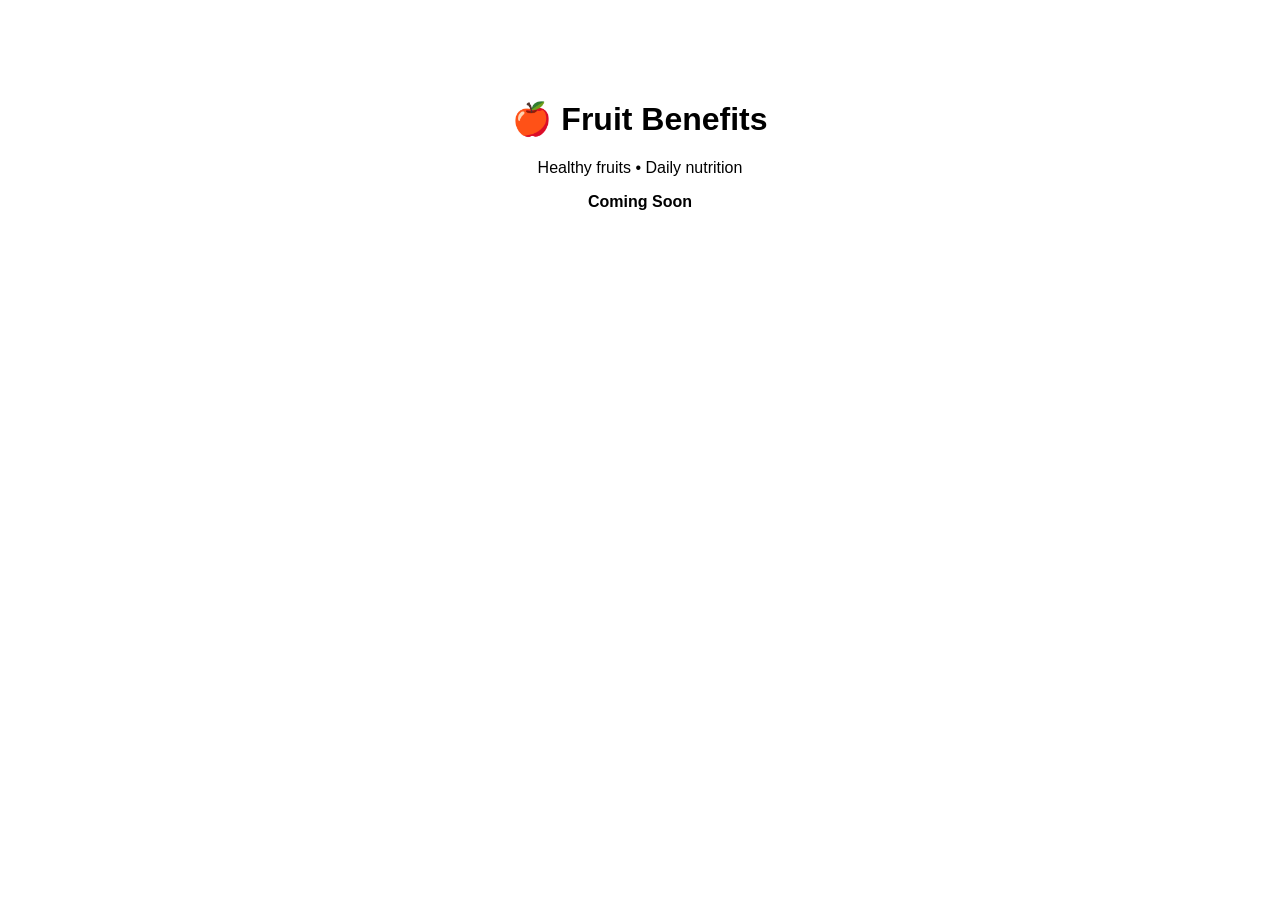
==== index.html @ e52de6d1 "Add coming soon page" ====
<!DOCTYPE html>
<html lang="en">
<head>
  <meta charset="UTF-8">
  <title>Fruit Benefits</title>
  <meta name="viewport" content="width=device-width, initial-scale=1.0">
</head>
<body style="text-align:center; margin-top:100px; font-family:Arial;">
  <h1>🍎 Fruit Benefits</h1>
  <p>Healthy fruits • Daily nutrition</p>
  <p><strong>Coming Soon</strong></p>
</body>
</html>
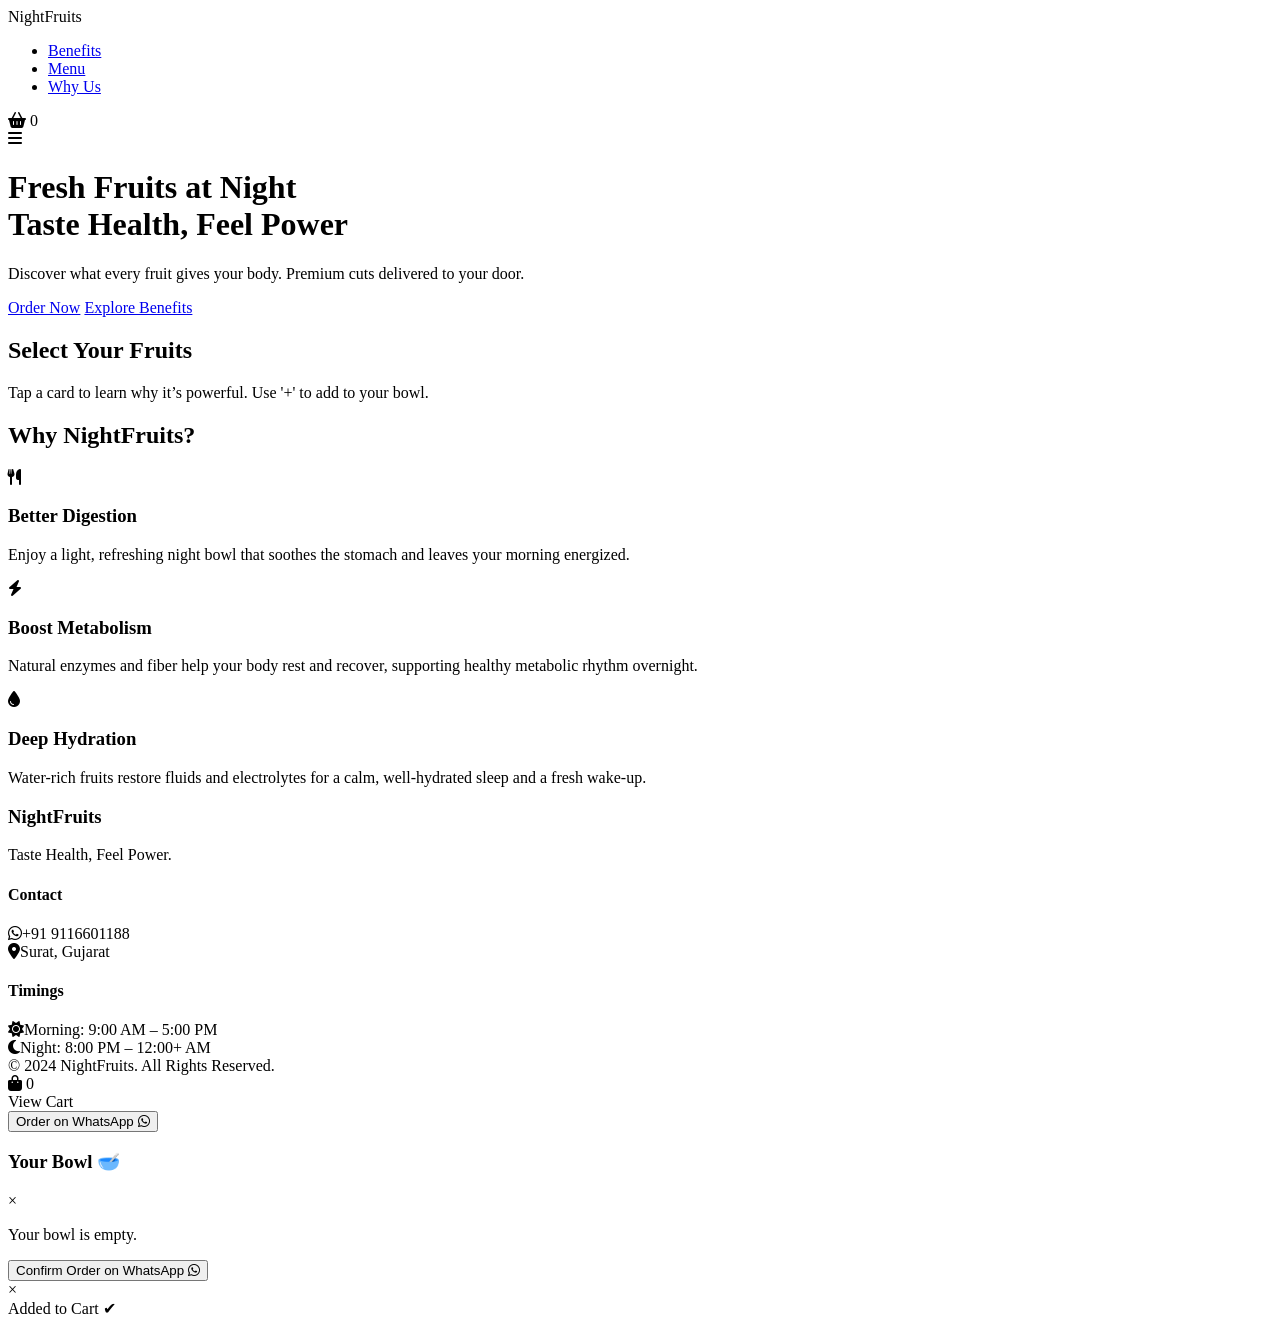
==== commit 389d3816: "Revamp index.html for NightFruits website Updated the HTML structure and content for NightFruits web" ====
--- a/index.html
+++ b/index.html
@@ -1,13 +1,144 @@
 <!DOCTYPE html>
 <html lang="en">
 <head>
-  <meta charset="UTF-8">
-  <title>Fruit Benefits</title>
-  <meta name="viewport" content="width=device-width, initial-scale=1.0">
+    <meta charset="UTF-8">
+    <meta name="viewport" content="width=device-width, initial-scale=1.0">
+    <title>NightFruits | Premium Night Fruit Delivery</title>
+    <meta name="description" content="Fresh fruit bowls delivered at night. Taste health, feel power with NightFruits.">
+    <link rel="stylesheet" href="style.css">
+    <link rel="stylesheet" href="https://cdnjs.cloudflare.com/ajax/libs/font-awesome/6.4.0/css/all.min.css">
+    <link href="https://fonts.googleapis.com/css2?family=Outfit:wght@300;400;600;700&family=Poppins:wght@300;400;600&display=swap" rel="stylesheet">
 </head>
-<body style="text-align:center; margin-top:100px; font-family:Arial;">
-  <h1>🍎 Fruit Benefits</h1>
-  <p>Healthy fruits • Daily nutrition</p>
-  <p><strong>Coming Soon</strong></p>
+<body>
+
+    <nav class="navbar">
+        <div class="logo">Night<span>Fruits</span></div>
+        <ul class="nav-links">
+            <li><a href="#benefits">Benefits</a></li>
+            <li><a href="#menu">Menu</a></li>
+            <li><a href="#trust">Why Us</a></li>
+        </ul>
+        <div class="nav-cart-icon" onclick="toggleCartModal()">
+            <i class="fas fa-shopping-basket"></i>
+            <span id="cart-count">0</span>
+        </div>
+        <div class="hamburger">
+            <i class="fas fa-bars"></i>
+        </div>
+    </nav>
+
+    <header class="hero">
+        <div class="hero-content fade-in">
+            <h1>Fresh Fruits at Night <br> <span class="highlight">Taste Health, Feel Power</span></h1>
+            <p>Discover what every fruit gives your body. Premium cuts delivered to your door.</p>
+            <div class="cta-group">
+                <a href="#menu" class="btn-primary pulse-anim">Order Now</a>
+                <a href="#benefits" class="btn-secondary">Explore Benefits</a>
+            </div>
+        </div>
+        <div class="hero-overlay"></div>
+    </header>
+
+    <section id="menu" class="section-padding bg-darker">
+        <div class="container">
+            <h2 class="section-title">Select Your <span class="neon-text">Fruits</span></h2>
+            <p class="section-subtitle">Tap a card to learn why it’s powerful. Use '+' to add to your bowl.</p>
+            
+            <div class="fruit-grid" id="fruit-grid-container">
+            </div>
+        </div>
+    </section>
+
+    <section id="benefits" class="section-padding">
+        <div class="container">
+            <h2 class="section-title">Why <span class="neon-text">NightFruits?</span></h2>
+            <div class="grid-3">
+                <div class="feature-card scroll-reveal gradient-digestion">
+                    <div class="icon-wrap">
+                        <i class="fas fa-utensils"></i>
+                    </div>
+                    <h3>Better Digestion</h3>
+                    <p>Enjoy a light, refreshing night bowl that soothes the stomach and leaves your morning energized.</p>
+                </div>
+                <div class="feature-card scroll-reveal gradient-metabolism">
+                    <div class="icon-wrap">
+                        <i class="fas fa-bolt"></i>
+                    </div>
+                    <h3>Boost Metabolism</h3>
+                    <p>Natural enzymes and fiber help your body rest and recover, supporting healthy metabolic rhythm overnight.</p>
+                </div>
+                <div class="feature-card scroll-reveal gradient-hydration">
+                    <div class="icon-wrap">
+                        <i class="fas fa-tint"></i>
+                    </div>
+                    <h3>Deep Hydration</h3>
+                    <p>Water-rich fruits restore fluids and electrolytes for a calm, well-hydrated sleep and a fresh wake-up.</p>
+                </div>
+            </div>
+        </div>
+    </section>
+
+    <footer id="contact">
+        <div class="container">
+            <div class="contact-cards scroll-reveal">
+                <div class="contact-card brand-card">
+                    <h3>Night<span>Fruits</span></h3>
+                    <p class="tagline">Taste Health, Feel Power.</p>
+                </div>
+                <div class="contact-card details-card">
+                    <h4>Contact</h4>
+                    <div class="detail-row"><i class="fab fa-whatsapp"></i><span>+91 9116601188</span></div>
+                    <div class="detail-row"><i class="fas fa-map-marker-alt"></i><span>Surat, Gujarat</span></div>
+                </div>
+                <div class="contact-card timing-card">
+                    <h4>Timings</h4>
+                    <div class="detail-row"><i class="fas fa-sun"></i><span>Morning: 9:00 AM – 5:00 PM</span></div>
+                    <div class="detail-row"><i class="fas fa-moon"></i><span>Night: 8:00 PM – 12:00+ AM</span></div>
+                </div>
+            </div>
+            <div class="copyright">© 2024 NightFruits. All Rights Reserved.</div>
+        </div>
+    </footer>
+
+    <div id="sticky-cart-bar" class="sticky-cart hidden">
+        <div class="cart-info" onclick="toggleCartModal()">
+            <div class="cart-icon-wrapper">
+                <i class="fas fa-shopping-bag"></i>
+                <span id="sticky-count">0</span>
+            </div>
+            <span class="view-cart-text">View Cart</span>
+        </div>
+        <button onclick="checkoutWhatsApp()" class="btn-whatsapp-small">
+            Order on WhatsApp <i class="fab fa-whatsapp"></i>
+        </button>
+    </div>
+
+    <div id="cart-modal" class="cart-modal">
+        <div class="cart-content">
+            <div class="cart-header">
+                <h3>Your Bowl 🥣</h3>
+                <span class="close-cart" onclick="toggleCartModal()">×</span>
+            </div>
+            <div id="cart-items-container" class="cart-items">
+                <p class="empty-msg">Your bowl is empty.</p>
+            </div>
+            <div class="cart-footer">
+                <button onclick="checkoutWhatsApp()" class="btn-whatsapp-full">
+                    Confirm Order on WhatsApp <i class="fab fa-whatsapp"></i>
+                </button>
+            </div>
+        </div>
+    </div>
+
+    <div id="fruitModal" class="modal">
+        <div class="modal-content">
+            <span class="close-btn" onclick="closeFruitModal()">×</span>
+            <div id="modal-body"></div>
+        </div>
+    </div>
+
+    <div id="toast" class="toast">Added to Cart ✔</div>
+
+    <script src="script.js"></script>
 </body>
-</html>
+</html> 
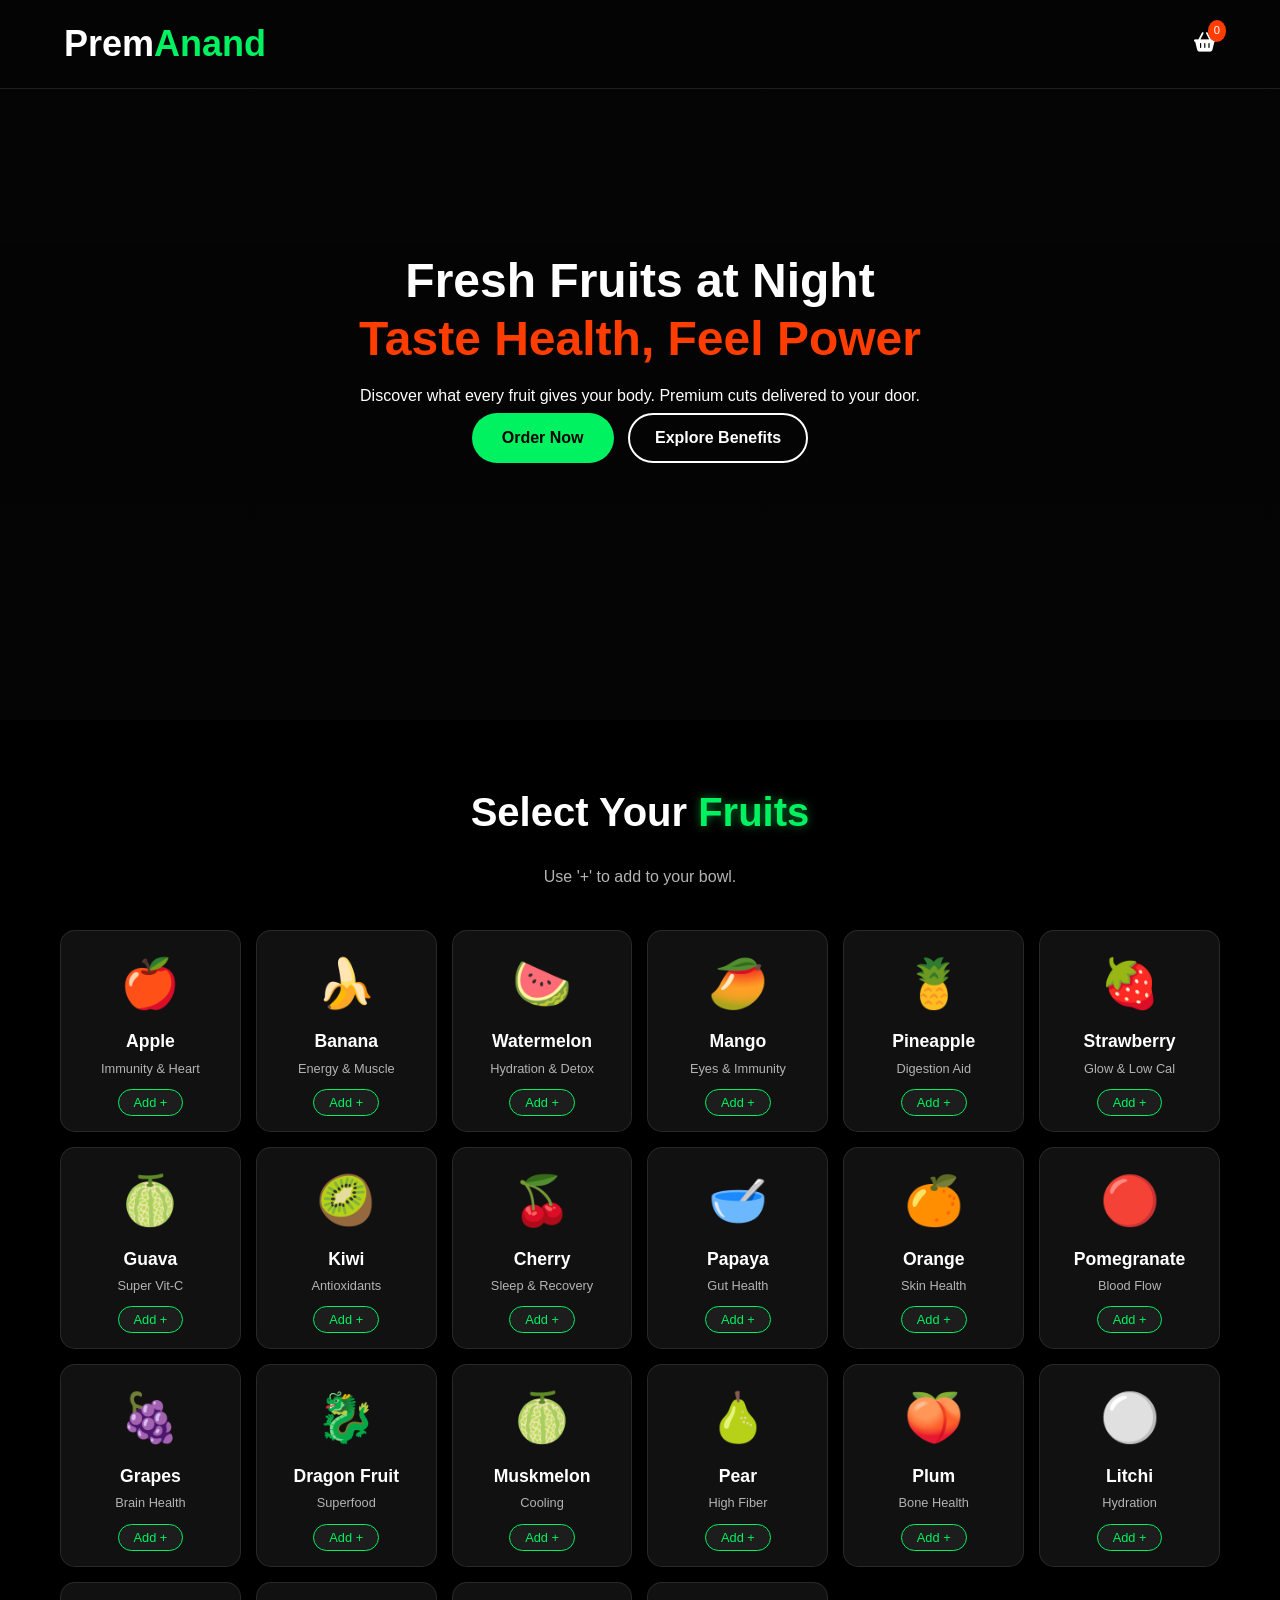
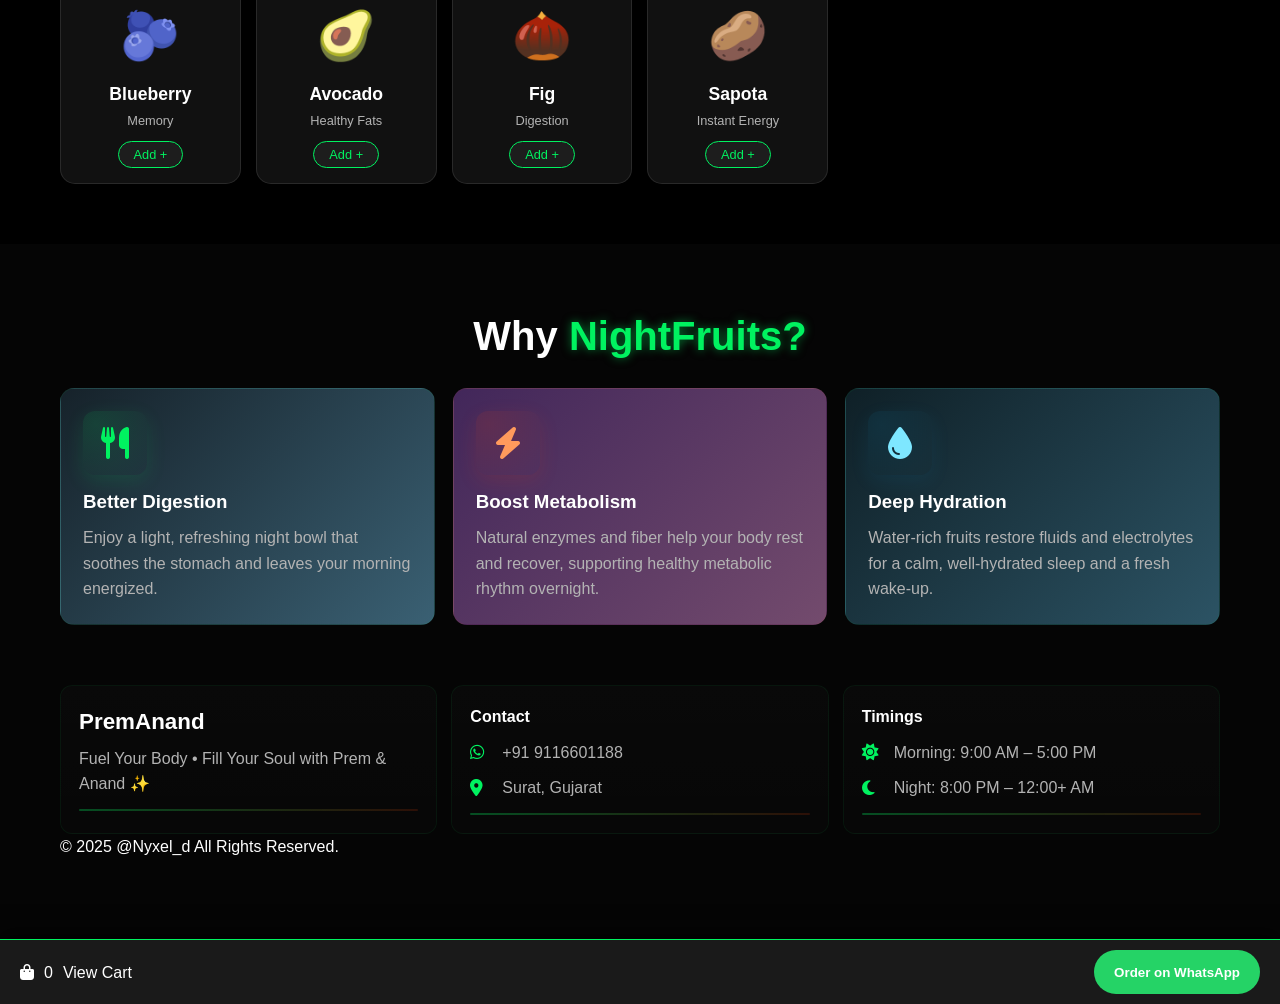
==== commit 4ef08d31: "Update branding and navigation elements in index.html" ====
--- a/index.html
+++ b/index.html
@@ -12,13 +12,9 @@
 <body>
 
     <nav class="navbar">
-        <div class="logo">Night<span>Fruits</span></div>
-        <ul class="nav-links">
-            <li><a href="#benefits">Benefits</a></li>
-            <li><a href="#menu">Menu</a></li>
-            <li><a href="#trust">Why Us</a></li>
-        </ul>
-        <div class="nav-cart-icon" onclick="toggleCartModal()">
+        <div class="logo"><h2>Prem<span>Anand</span></h2></div>
+        
+        <div id="nav-cart-icon" class="nav-cart-icon">
             <i class="fas fa-shopping-basket"></i>
             <span id="cart-count">0</span>
         </div>
@@ -42,11 +38,20 @@
     <section id="menu" class="section-padding bg-darker">
         <div class="container">
             <h2 class="section-title">Select Your <span class="neon-text">Fruits</span></h2>
-            <p class="section-subtitle">Tap a card to learn why it’s powerful. Use '+' to add to your bowl.</p>
+            <p class="section-subtitle">Use '+' to add to your bowl.</p>
             
             <div class="fruit-grid" id="fruit-grid-container">
             </div>
-        </div>
+            <div id="sticky-cart-bar" class="sticky-cart">
+                <div class="cart-info" onclick="window.location.href='index1.html'">
+                    <i class="fas fa-shopping-bag"></i>
+                    <span id="sticky-count">0</span>
+                    <span>View Cart</span>
+                </div>
+                <button id="sticky-whatsapp-btn" class="btn-whatsapp-small">
+                    Order on WhatsApp
+                </button>
+            </div>        </div>
     </section>
 
     <section id="benefits" class="section-padding">
@@ -82,9 +87,9 @@
         <div class="container">
             <div class="contact-cards scroll-reveal">
                 <div class="contact-card brand-card">
-                    <h3>Night<span>Fruits</span></h3>
-                    <p class="tagline">Taste Health, Feel Power.</p>
-                </div>
+    <h3>Prem<span>Anand</span></h3>
+    <p class="tagline">Fuel Your Body • Fill Your Soul with Prem & Anand ✨</p>
+</div>
                 <div class="contact-card details-card">
                     <h4>Contact</h4>
                     <div class="detail-row"><i class="fab fa-whatsapp"></i><span>+91 9116601188</span></div>
@@ -96,34 +101,21 @@
                     <div class="detail-row"><i class="fas fa-moon"></i><span>Night: 8:00 PM – 12:00+ AM</span></div>
                 </div>
             </div>
-            <div class="copyright">© 2024 NightFruits. All Rights Reserved.</div>
+            <div class="copyright">© 2025 @Nyxel_d All Rights Reserved.</div>
         </div>
     </footer>
-
-    <div id="sticky-cart-bar" class="sticky-cart hidden">
-        <div class="cart-info" onclick="toggleCartModal()">
-            <div class="cart-icon-wrapper">
-                <i class="fas fa-shopping-bag"></i>
-                <span id="sticky-count">0</span>
-            </div>
-            <span class="view-cart-text">View Cart</span>
-        </div>
-        <button onclick="checkoutWhatsApp()" class="btn-whatsapp-small">
-            Order on WhatsApp <i class="fab fa-whatsapp"></i>
-        </button>
-    </div>
 
     <div id="cart-modal" class="cart-modal">
         <div class="cart-content">
             <div class="cart-header">
                 <h3>Your Bowl 🥣</h3>
-                <span class="close-cart" onclick="toggleCartModal()">×</span>
+                <span id="close-cart-btn" class="close-cart">×</span>
             </div>
             <div id="cart-items-container" class="cart-items">
                 <p class="empty-msg">Your bowl is empty.</p>
             </div>
             <div class="cart-footer">
-                <button onclick="checkoutWhatsApp()" class="btn-whatsapp-full">
+                <button id="whatsapp-full-btn" class="btn-whatsapp-full">
                     Confirm Order on WhatsApp <i class="fab fa-whatsapp"></i>
                 </button>
             </div>
@@ -132,7 +124,7 @@
 
     <div id="fruitModal" class="modal">
         <div class="modal-content">
-            <span class="close-btn" onclick="closeFruitModal()">×</span>
+            <span id="fruit-modal-close" class="close-btn">×</span>
             <div id="modal-body"></div>
         </div>
     </div>
--- a/style.css
+++ b/style.css
@@ -0,0 +1,258 @@
+:root {
+    --bg-color: #050505;
+    --card-bg: #111111;
+    --primary-green: #00f260;
+    --neon-orange: #ff3d00;
+    --text-white: #ffffff;
+    --text-gray: #b3b3b3;
+    --glass: rgba(255, 255, 255, 0.05);
+    --border-glass: rgba(255, 255, 255, 0.1);
+    --font-main: 'Poppins', sans-serif;
+    --font-head: 'Outfit', sans-serif;
+}
+
+* { margin: 0; padding: 0; box-sizing: border-box; scroll-behavior: smooth; }
+
+body {
+    font-family: var(--font-main);
+    background-color: var(--bg-color);
+    color: var(--text-white);
+    line-height: 1.6;
+    overflow-x: hidden;
+    padding-bottom: 80px; /* Space for sticky cart */
+}
+
+h1, h2, h3, h4 { font-family: var(--font-head); font-weight: 700; }
+a { text-decoration: none; color: inherit; }
+ul { list-style: none; }
+
+.container { max-width: 1200px; margin: 0 auto; padding: 0 20px; }
+.section-padding { padding: 60px 0; }
+.section-title { font-size: 2.5rem; text-align: center; margin-bottom: 20px; }
+.section-subtitle { text-align: center; color: var(--text-gray); margin-bottom: 40px; }
+.neon-text { color: var(--primary-green); text-shadow: 0 0 10px rgba(0, 242, 96, 0.5); }
+.highlight { color: var(--neon-orange); }
+
+/* Page load subtle fade */
+.fade-page { animation: pageFade 0.6s ease both; }
+@keyframes pageFade { from {opacity: 0; transform: translateY(6px);} to {opacity:1; transform:none;} }
+
+/* small utility animations */
+.fade-in { animation: fadeInUp 0.6s ease both; }
+@keyframes fadeInUp { from { opacity: 0; transform: translateY(8px);} to { opacity:1; transform:none; } }
+.pulse-anim { animation: pulse 2.2s infinite; }
+@keyframes pulse { 0% { box-shadow: 0 0 0 0 rgba(0,242,96,0.08);} 70% { box-shadow: 0 0 0 10px rgba(0,242,96,0);} 100% { box-shadow: 0 0 0 0 rgba(0,242,96,0);} }
+
+/* touch improvements */
+button, .add-btn, .btn-primary, .btn-secondary { -webkit-tap-highlight-color: transparent; touch-action: manipulation; }
+.btn-primary, .btn-whatsapp-small, .btn-whatsapp-full { min-height:44px; display:inline-flex; align-items:center; justify-content:center; }
+
+/* --- Navbar --- */
+.navbar {
+    display: flex; justify-content: space-between; align-items: center;
+    padding: 15px 5%; background: rgba(5, 5, 5, 0.95);
+    backdrop-filter: blur(10px); position: fixed; width: 100%; z-index: 1000;
+    border-bottom: 1px solid var(--border-glass);
+}
+.logo { font-size: 1.5rem; font-weight: 700; font-family: var(--font-head); }
+.logo span { color: var(--primary-green); }
+.nav-links { display: flex; gap: 20px; }
+.nav-links a:hover { color: var(--primary-green); }
+
+.nav-cart-icon {
+    position: relative; cursor: pointer; font-size: 1.2rem; margin-left: 20px;
+}
+#cart-count {
+    position: absolute; top: -8px; right: -10px;
+    background: var(--neon-orange); color: white;
+    font-size: 0.7rem; padding: 2px 6px; border-radius: 50%;
+}
+.hamburger { display: none; font-size: 1.5rem; cursor: pointer; margin-left: 20px;}
+
+/* --- Hero --- */
+.hero {
+    height: 80vh; display: flex; align-items: center; justify-content: center;
+    text-align: center; position: relative;
+    background: url('https://images.unsplash.com/photo-1610832958506-aa56368176cf?q=80&w=1000&auto=format&fit=crop') no-repeat center center/cover;
+}
+.hero-overlay {
+    position: absolute; top: 0; left: 0; width: 100%; height: 100%;
+    background: linear-gradient(180deg, rgba(5,5,5,0.7) 0%, rgba(5,5,5,1) 100%); z-index: 1;
+}
+.hero-content { position: relative; z-index: 2; padding: 20px; }
+.hero h1 { font-size: 3rem; margin-bottom: 15px; line-height: 1.2; }
+.btn-primary {
+    background: var(--primary-green); color: #000; padding: 12px 30px;
+    border-radius: 50px; font-weight: 600; display: inline-block; margin: 5px;
+}
+.btn-secondary {
+    border: 2px solid var(--text-white); padding: 10px 25px;
+    border-radius: 50px; font-weight: 600; display: inline-block; margin: 5px;
+}
+
+/* --- Fruit Menu Grid --- */
+.bg-darker { background: #000; }
+.fruit-grid {
+    display: grid; grid-template-columns: repeat(auto-fill, minmax(160px, 1fr)); gap: 15px;
+}
+.fruit-card {
+    background: var(--card-bg); border: 1px solid var(--border-glass);
+    border-radius: 15px; padding: 15px; text-align: center;
+    position: relative; transition: 0.3s;
+}
+.fruit-card:hover { border-color: var(--primary-green); transform: translateY(-6px) scale(1.01); box-shadow: 0 10px 30px rgba(0,0,0,0.6); }
+.emoji-display { font-size: 3rem; margin-bottom: 5px; cursor: pointer; }
+.fruit-card h3 { font-size: 1.1rem; margin-bottom: 3px; }
+.fruit-card p { font-size: 0.8rem; color: var(--text-gray); margin-bottom: 10px; }
+
+/* make entire card clickable on small screens */
+.fruit-card { cursor: pointer; }
+
+/* Add Button inside Card */
+.add-btn {
+    background: var(--glass); border: 1px solid var(--primary-green);
+    color: var(--primary-green); padding: 5px 15px; border-radius: 20px;
+    cursor: pointer; font-size: 0.8rem; transition: 0.2s;
+}
+.add-btn:hover { background: var(--primary-green); color: black; }
+
+.add-btn:active { transform: scale(0.98); }
+
+/* --- Sticky Bottom Cart --- */
+.sticky-cart {
+    position: fixed; bottom: 0; left: 0; width: 100%;
+    background: #1a1a1a; border-top: 1px solid var(--primary-green);
+    padding: 10px 20px; display: flex; justify-content: space-between; align-items: center;
+    z-index: 999; box-shadow: 0 -5px 20px rgba(0,0,0,0.8);
+    transition: transform 0.3s ease;
+}
+.sticky-cart.hidden { transform: translateY(100%); }
+
+.cart-info { display: flex; align-items: center; gap: 10px; cursor: pointer; }
+.cart-icon-wrapper { position: relative; font-size: 1.5rem; color: var(--text-white); }
+.view-cart-text { font-size: 0.9rem; color: var(--text-gray); }
+
+.btn-whatsapp-small {
+    background: #25D366; border: none; color: white; padding: 10px 20px;
+    border-radius: 30px; font-weight: bold; cursor: pointer; display: flex; align-items: center; gap: 5px;
+}
+
+/* --- Cart Modal --- */
+.cart-modal {
+    display: none; position: fixed; z-index: 2000; left: 0; top: 0;
+    width: 100%; height: 100%; background: rgba(0,0,0,0.8);
+    backdrop-filter: blur(5px); justify-content: flex-end;
+}
+.cart-content {
+    background: #111; width: 100%; max-width: 400px; height: 100%;
+    padding: 20px; display: flex; flex-direction: column;
+    box-shadow: -5px 0 20px rgba(0,0,0,0.5); animation: slideIn 0.3s;
+}
+@keyframes slideIn { from {transform: translateX(100%);} to {transform: translateX(0);} }
+
+.cart-header { display: flex; justify-content: space-between; align-items: center; margin-bottom: 20px; border-bottom: 1px solid #333; padding-bottom: 10px; }
+.close-cart { font-size: 2rem; cursor: pointer; }
+.cart-items { flex: 1; overflow-y: auto; }
+.empty-msg { text-align: center; color: #555; margin-top: 50px; }
+
+.cart-item-row {
+    display: flex; justify-content: space-between; align-items: center;
+    padding: 10px; background: #1a1a1a; margin-bottom: 10px; border-radius: 8px;
+}
+.remove-item { color: var(--neon-orange); cursor: pointer; font-size: 1.2rem; }
+
+.btn-whatsapp-full {
+    width: 100%; background: #25D366; border: none; color: white;
+    padding: 15px; border-radius: 10px; font-weight: bold; font-size: 1.1rem;
+    cursor: pointer; margin-top: 10px;
+}
+
+/* --- Toast --- */
+.toast {
+    visibility: hidden; min-width: 250px; background-color: #333; color: #fff;
+    text-align: center; border-radius: 5px; padding: 16px; position: fixed;
+    z-index: 3000; left: 50%; bottom: 80px; transform: translateX(-50%);
+    font-size: 17px; border: 1px solid var(--primary-green);
+}
+.toast.show { visibility: visible; animation: fadein 0.5s, fadeout 0.5s 2.5s; }
+@keyframes fadein { from {bottom: 0; opacity: 0;} to {bottom: 80px; opacity: 1;} }
+@keyframes fadeout { from {bottom: 80px; opacity: 1;} to {bottom: 0; opacity: 0;} }
+
+/* --- Mobile Responsiveness --- */
+@media (max-width: 768px) {
+    .navbar { padding: 15px; }
+    .nav-links { display: none; }
+    .hamburger { display: block; }
+    .fruit-grid { grid-template-columns: repeat(2, 1fr); }
+    .hero h1 { font-size: 2rem; }
+    .footer-grid { grid-template-columns: 1fr; text-align: center; }
+}
+
+/* Modal for details */
+.modal { display: none; position: fixed; z-index: 2001; left: 0; top: 0; width: 100%; height: 100%; background: rgba(0,0,0,0.9); align-items: center; justify-content: center; }
+
+/* Fruit detail modal */
+.modal { display: none; position: fixed; z-index: 3000; left: 0; top: 0; width: 100%; height: 100%; background: rgba(0,0,0,0.6); align-items: center; justify-content: center; backdrop-filter: blur(6px); }
+.modal-content { background: linear-gradient(180deg, rgba(20,20,20,0.98), #0f0f0f); padding: 22px; border-radius: 14px; max-width: 520px; width: 92%; position: relative; text-align: left; border: 1px solid rgba(0,242,96,0.18); box-shadow: 0 20px 50px rgba(0,0,0,0.6); transform-origin: center; }
+.modal-enter { animation: modalIn 0.33s cubic-bezier(.2,.9,.3,1) both; }
+.modal-exit { animation: modalOut 0.25s ease both; }
+@keyframes modalIn { from { opacity: 0; transform: scale(0.95) translateY(8px);} to { opacity:1; transform: scale(1) translateY(0);} }
+@keyframes modalOut { from { opacity: 1; transform: scale(1);} to { opacity:0; transform: scale(0.96) translateY(6px);} }
+.modal .modal-header h2 { color: var(--primary-green); margin: 10px 0; font-size: 1.6rem; }
+.close-btn { position: absolute; right: 16px; top: 10px; font-size: 1.6rem; cursor: pointer; color: var(--text-gray); }
+.modal .modal-body { color: var(--text-white); font-size: 0.95rem; }
+.modal .modal-emoji { font-size: 4rem; display:inline-block; }
+.modal .benefits-list, .modal .nutrients-list { display:flex; gap:10px; flex-wrap:wrap; margin-top:8px; }
+.pill { background: rgba(255,255,255,0.03); border:1px solid rgba(255,255,255,0.04); padding:6px 10px; border-radius:12px; font-size:0.85rem; }
+
+/* benefits section styles */
+.grid-3 { display:flex; gap:18px; justify-content:center; align-items:stretch; }
+.feature-card { flex:1; padding:22px; border-radius:14px; color:var(--text-white); position:relative; overflow:hidden; transition: transform 0.35s ease, box-shadow 0.35s ease; border:1px solid rgba(255,255,255,0.04); }
+.feature-card .icon-wrap { font-size:2rem; width:64px; height:64px; display:flex; align-items:center; justify-content:center; border-radius:12px; margin-bottom:12px; box-shadow: 0 4px 18px rgba(0,0,0,0.6); }
+.feature-card h3 { margin-bottom:8px; }
+.feature-card p { color: var(--text-gray); }
+.feature-card:hover { transform: translateY(-8px) scale(1.01); box-shadow: 0 20px 40px rgba(0,0,0,0.6); }
+
+.gradient-digestion { background: linear-gradient(135deg,#16222A 0%,#3A6073 100%); border:1px solid rgba(0,242,96,0.06); }
+.gradient-metabolism { background: linear-gradient(135deg,#42275a 0%,#734b6d 100%); border:1px solid rgba(255,61,0,0.06); }
+.gradient-hydration { background: linear-gradient(135deg,#0f2027 0%,#2c5364 100%); border:1px solid rgba(0,242,96,0.06); }
+.gradient-digestion .icon-wrap { background: radial-gradient(circle at 20% 20%, rgba(0,242,96,0.12), transparent); color: #00f260; box-shadow: 0 6px 20px rgba(0,242,96,0.12); }
+.gradient-metabolism .icon-wrap { background: radial-gradient(circle at 20% 20%, rgba(255,61,0,0.12), transparent); color: #ff9a5c; box-shadow: 0 6px 20px rgba(255,61,0,0.12); }
+.gradient-hydration .icon-wrap { background: radial-gradient(circle at 20% 20%, rgba(0,180,255,0.08), transparent); color: #7ee7ff; box-shadow: 0 6px 20px rgba(0,180,255,0.08); }
+.feature-card i { animation: floaty 3s ease-in-out infinite; }
+@keyframes floaty { 0%{transform:translateY(0);}50%{transform:translateY(-6px);}100%{transform:translateY(0);} }
+
+/* Contact cards */
+.contact-cards { display:flex; gap:14px; align-items:stretch; justify-content:space-between; }
+.contact-card { flex:1; padding:18px; border-radius:12px; background:linear-gradient(180deg, rgba(255,255,255,0.02), rgba(255,255,255,0.01)); border:1px solid rgba(0,242,96,0.06); }
+.brand-card h3 { font-size:1.4rem; }
+.tagline { color: var(--text-gray); margin-top:6px; }
+.detail-row { display:flex; gap:10px; align-items:center; margin-top:10px; color:var(--text-gray); }
+.detail-row i { color: var(--primary-green); min-width:22px; font-size:1.05rem; }
+
+/* gradient divider (visual) */
+.contact-card::after { content: ''; display:block; height:2px; margin-top:12px; background: linear-gradient(90deg, rgba(0,242,96,0.3), rgba(255,61,0,0.15)); border-radius:2px; }
+
+/* Scroll reveal helper */
+.scroll-reveal { opacity:0; transform: translateY(16px); transition: opacity 0.6s ease, transform 0.6s ease; }
+.scroll-reveal.revealed { opacity:1; transform:none; }
+
+/* Responsive: mobile-first optimizations */
+@media (max-width: 768px) {
+    .fruit-grid { grid-template-columns: 1fr 1fr; gap:12px; }
+    .grid-3 { flex-direction: column; gap:12px; }
+    .contact-cards { flex-direction: column; }
+    .hero h1 { font-size: 1.8rem; }
+    .btn-primary, .btn-secondary { padding: 12px 18px; }
+    .modal .modal-content, .modal-content { width: 96%; max-width: 520px; }
+    .modal .modal-body { font-size: 0.98rem; }
+    .add-btn { padding: 8px 16px; font-size: 0.95rem; }
+    .sticky-cart { padding: 8px 12px; }
+    .cart-icon-wrapper { font-size: 1.2rem; }
+}
+
+@media (max-width: 420px) {
+    .fruit-grid { grid-template-columns: 1fr; }
+    .emoji-display { font-size: 3.6rem; }
+    .modal .modal-content { padding: 16px; border-radius:12px; }
+}
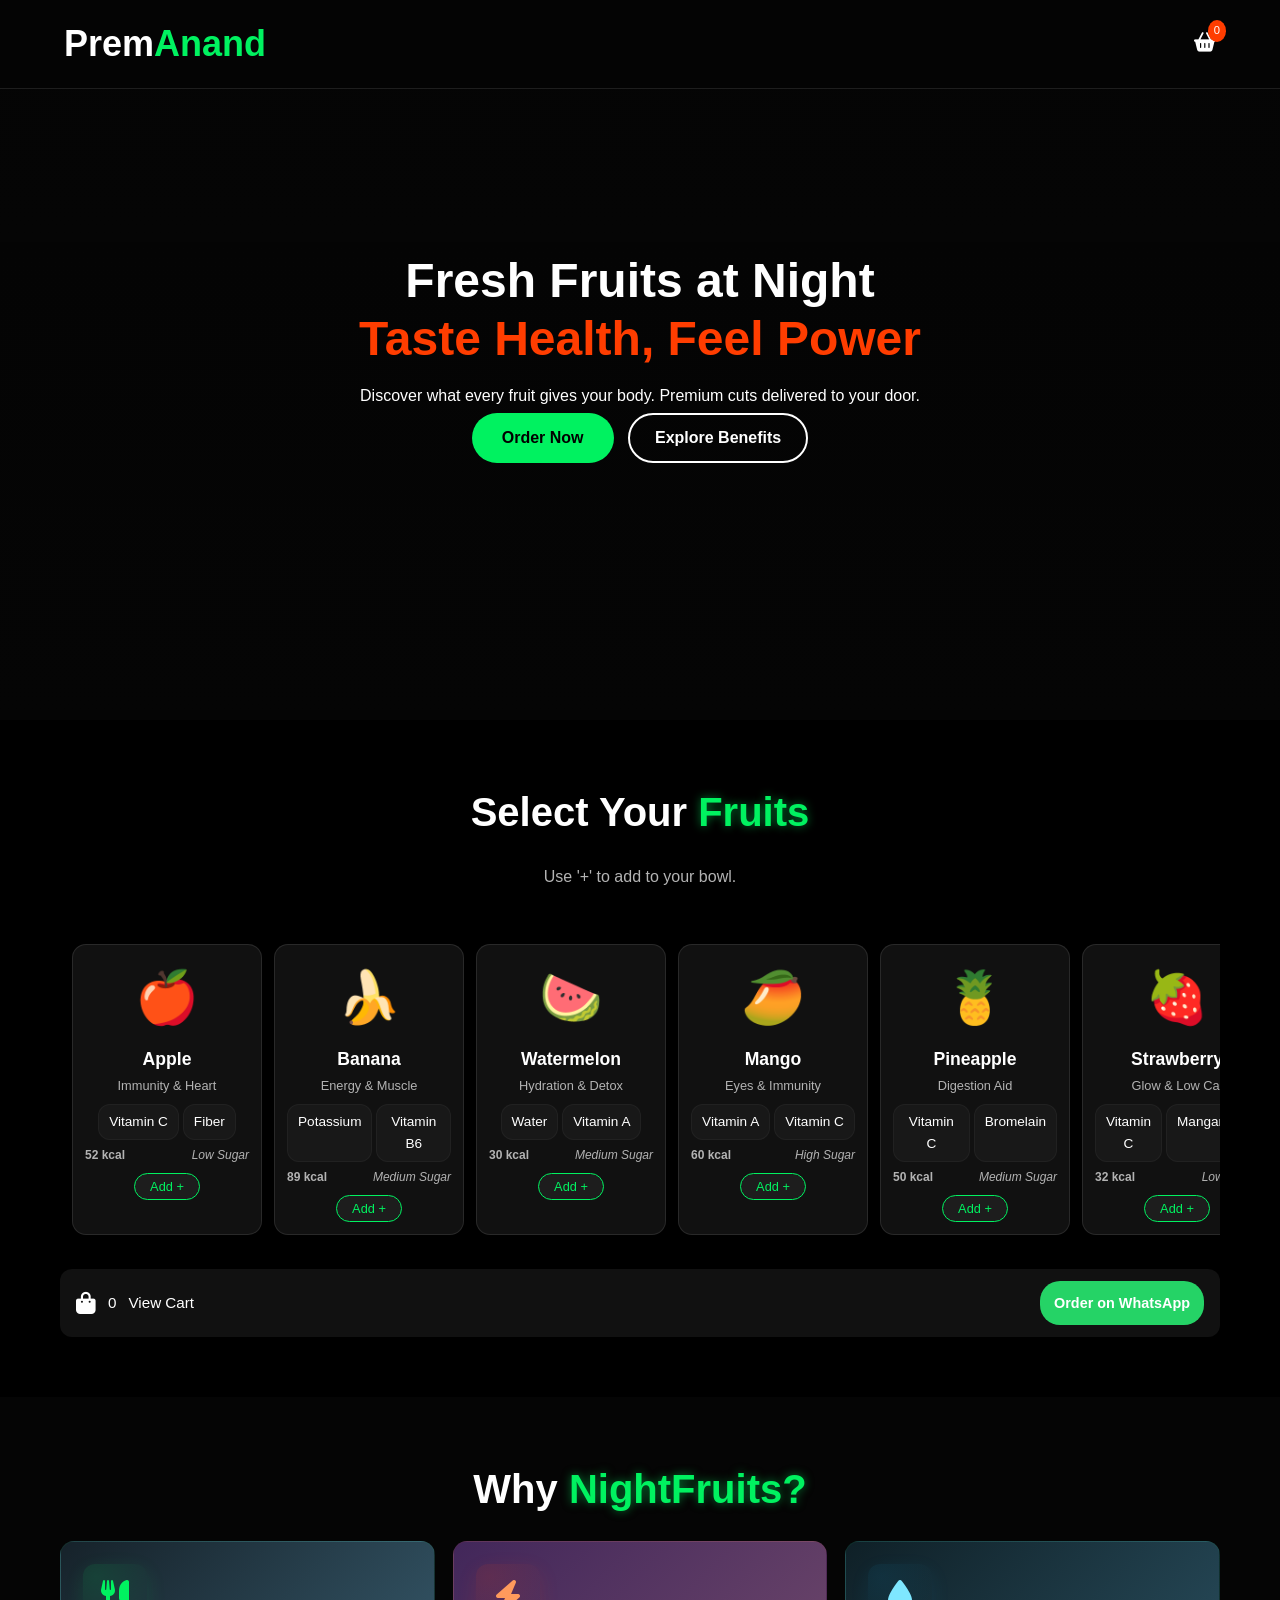
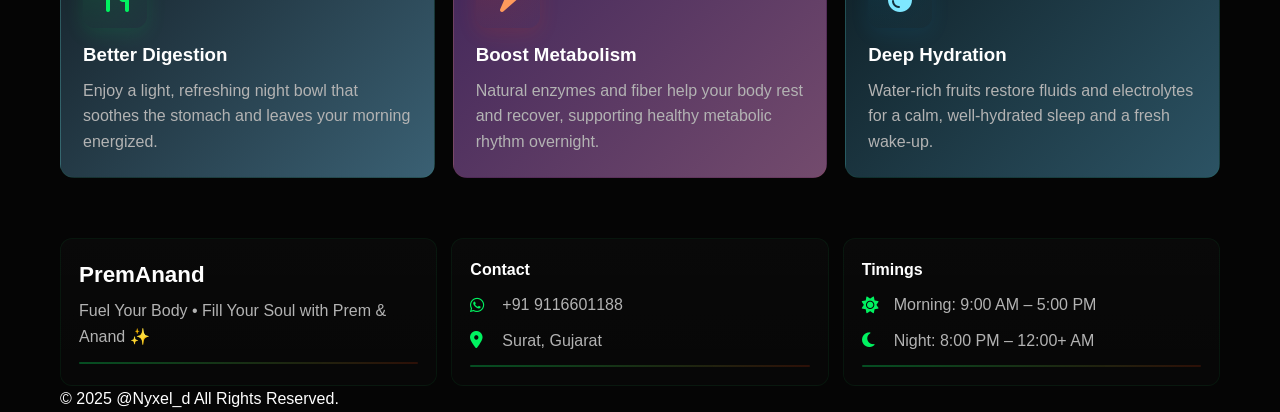
==== commit c214cdaa: "Update page title for fruit delivery service" ====
--- a/index.html
+++ b/index.html
@@ -3,7 +3,7 @@
 <head>
     <meta charset="UTF-8">
     <meta name="viewport" content="width=device-width, initial-scale=1.0">
-    <title>NightFruits | Premium Night Fruit Delivery</title>
+    <title>PremAnand Fruits | Eat Fresh at Shop or Get Home Delivery</title>
     <meta name="description" content="Fresh fruit bowls delivered at night. Taste health, feel power with NightFruits.">
     <link rel="stylesheet" href="style.css">
     <link rel="stylesheet" href="https://cdnjs.cloudflare.com/ajax/libs/font-awesome/6.4.0/css/all.min.css">
--- a/style.css
+++ b/style.css
@@ -19,7 +19,6 @@
     color: var(--text-white);
     line-height: 1.6;
     overflow-x: hidden;
-    padding-bottom: 80px; /* Space for sticky cart */
 }
 
 h1, h2, h3, h4 { font-family: var(--font-head); font-weight: 700; }
@@ -93,17 +92,29 @@
 /* --- Fruit Menu Grid --- */
 .bg-darker { background: #000; }
 .fruit-grid {
-    display: grid; grid-template-columns: repeat(auto-fill, minmax(160px, 1fr)); gap: 15px;
-}
+    display: flex; gap: 12px; overflow-x: auto; padding: 14px 12px;
+    -webkit-overflow-scrolling: touch; scroll-snap-type: x mandatory; scroll-behavior: smooth; scroll-snap-stop: always;
+}
+.fruit-grid::-webkit-scrollbar { height: 8px; }
+.fruit-grid::-webkit-scrollbar-thumb { background: rgba(255,255,255,0.06); border-radius: 8px; }
 .fruit-card {
     background: var(--card-bg); border: 1px solid var(--border-glass);
-    border-radius: 15px; padding: 15px; text-align: center;
-    position: relative; transition: 0.3s;
+    border-radius: 14px; padding: 12px; text-align: center;
+    position: relative; transition: transform 0.25s ease, box-shadow 0.25s ease;
+    flex: 0 0 190px; scroll-snap-align: center; min-width: 160px; max-width: 220px;
+    min-height: 200px; /* Slightly increase height for new content */
 }
 .fruit-card:hover { border-color: var(--primary-green); transform: translateY(-6px) scale(1.01); box-shadow: 0 10px 30px rgba(0,0,0,0.6); }
-.emoji-display { font-size: 3rem; margin-bottom: 5px; cursor: pointer; }
+.emoji-display { font-size: 3.2rem; margin-bottom: 6px; cursor: pointer; }
 .fruit-card h3 { font-size: 1.1rem; margin-bottom: 3px; }
-.fruit-card p { font-size: 0.8rem; color: var(--text-gray); margin-bottom: 10px; }
+.fruit-card p { font-size: 0.8rem; color: var(--text-gray); margin-bottom: 8px; }
+
+/* New elements */
+.nutrient-tags { display: flex; gap: 4px; justify-content: center; margin-bottom: 6px; }
+.pill { background: rgba(255,255,255,0.05); border: 1px solid rgba(255,255,255,0.1); padding: 2px 6px; border-radius: 8px; font-size: 0.7rem; color: var(--text-white); }
+.card-info { display: flex; justify-content: space-between; align-items: center; margin-bottom: 8px; font-size: 0.75rem; color: var(--text-gray); }
+.calories { font-weight: 600; }
+.indicator { font-style: italic; }
 
 /* make entire card clickable on small screens */
 .fruit-card { cursor: pointer; }
@@ -118,23 +129,41 @@
 
 .add-btn:active { transform: scale(0.98); }
 
-/* --- Sticky Bottom Cart --- */
+/* --- Cart Section (Below Fruit Slider) --- */
 .sticky-cart {
-    position: fixed; bottom: 0; left: 0; width: 100%;
-    background: #1a1a1a; border-top: 1px solid var(--primary-green);
-    padding: 10px 20px; display: flex; justify-content: space-between; align-items: center;
-    z-index: 999; box-shadow: 0 -5px 20px rgba(0,0,0,0.8);
-    transition: transform 0.3s ease;
-}
-.sticky-cart.hidden { transform: translateY(100%); }
-
-.cart-info { display: flex; align-items: center; gap: 10px; cursor: pointer; }
-.cart-icon-wrapper { position: relative; font-size: 1.5rem; color: var(--text-white); }
-.view-cart-text { font-size: 0.9rem; color: var(--text-gray); }
+    margin-top: 20px;
+    width: 100%;
+    display: flex;
+    justify-content: space-between;
+    align-items: center;
+    background: #111;
+    padding: 12px 16px;
+    border-radius: 12px;
+    box-shadow: 0 4px 20px rgba(0,0,0,0.3);
+}
+
+.cart-info {
+    display: flex;
+    align-items: center;
+    gap: 12px;
+    cursor: pointer;
+    font-size: 0.95rem;
+    color: var(--text-white);
+}
+
+.cart-info i {
+    font-size: 1.4rem;
+}
 
 .btn-whatsapp-small {
-    background: #25D366; border: none; color: white; padding: 10px 20px;
-    border-radius: 30px; font-weight: bold; cursor: pointer; display: flex; align-items: center; gap: 5px;
+    background: #25D366;
+    color: white;
+    border: none;
+    padding: 8px 14px;
+    border-radius: 20px;
+    cursor: pointer;
+    font-weight: 600;
+    font-size: 0.9rem;
 }
 
 /* --- Cart Modal --- */
@@ -171,19 +200,19 @@
 .toast {
     visibility: hidden; min-width: 250px; background-color: #333; color: #fff;
     text-align: center; border-radius: 5px; padding: 16px; position: fixed;
-    z-index: 3000; left: 50%; bottom: 80px; transform: translateX(-50%);
+    z-index: 3000; left: 50%; bottom: 20px; transform: translateX(-50%);
     font-size: 17px; border: 1px solid var(--primary-green);
 }
 .toast.show { visibility: visible; animation: fadein 0.5s, fadeout 0.5s 2.5s; }
-@keyframes fadein { from {bottom: 0; opacity: 0;} to {bottom: 80px; opacity: 1;} }
-@keyframes fadeout { from {bottom: 80px; opacity: 1;} to {bottom: 0; opacity: 0;} }
+@keyframes fadein { from {bottom: 0; opacity: 0;} to {bottom: 20px; opacity: 1;} }
+@keyframes fadeout { from {bottom: 20px; opacity: 1;} to {bottom: 0; opacity: 0;} }
 
 /* --- Mobile Responsiveness --- */
 @media (max-width: 768px) {
     .navbar { padding: 15px; }
     .nav-links { display: none; }
     .hamburger { display: block; }
-    .fruit-grid { grid-template-columns: repeat(2, 1fr); }
+
     .hero h1 { font-size: 2rem; }
     .footer-grid { grid-template-columns: 1fr; text-align: center; }
 }
@@ -256,3 +285,18 @@
     .emoji-display { font-size: 3.6rem; }
     .modal .modal-content { padding: 16px; border-radius:12px; }
 }
+
+/* Contextual popup card for fruits */
+.fruit-popup {
+    position: fixed; z-index: 4000; width: 300px; max-width: 92%;
+    background: linear-gradient(180deg, rgba(18,18,18,0.98), #0f0f0f);
+    border: 1px solid rgba(0,242,96,0.12); border-radius: 12px; padding: 12px;
+    box-shadow: 0 20px 50px rgba(0,0,0,0.55); color: var(--text-white);
+    -webkit-tap-highlight-color: transparent;
+    animation: popupIn 220ms cubic-bezier(.2,.9,.3,1) both;
+}
+@keyframes popupIn { from { transform: translateY(6px) scale(0.99); opacity: 0; } to { transform: translateY(0) scale(1); opacity: 1; } }
+.fruit-popup .modal-emoji { font-size: 2.4rem; }
+.fruit-popup .pill { font-size: 0.82rem; padding:6px 8px; }
+.fruit-popup .btn-primary { padding:8px 12px; font-size:0.95rem; }
+.fruit-popup .btn-secondary { padding:8px 12px; font-size:0.95rem; }
